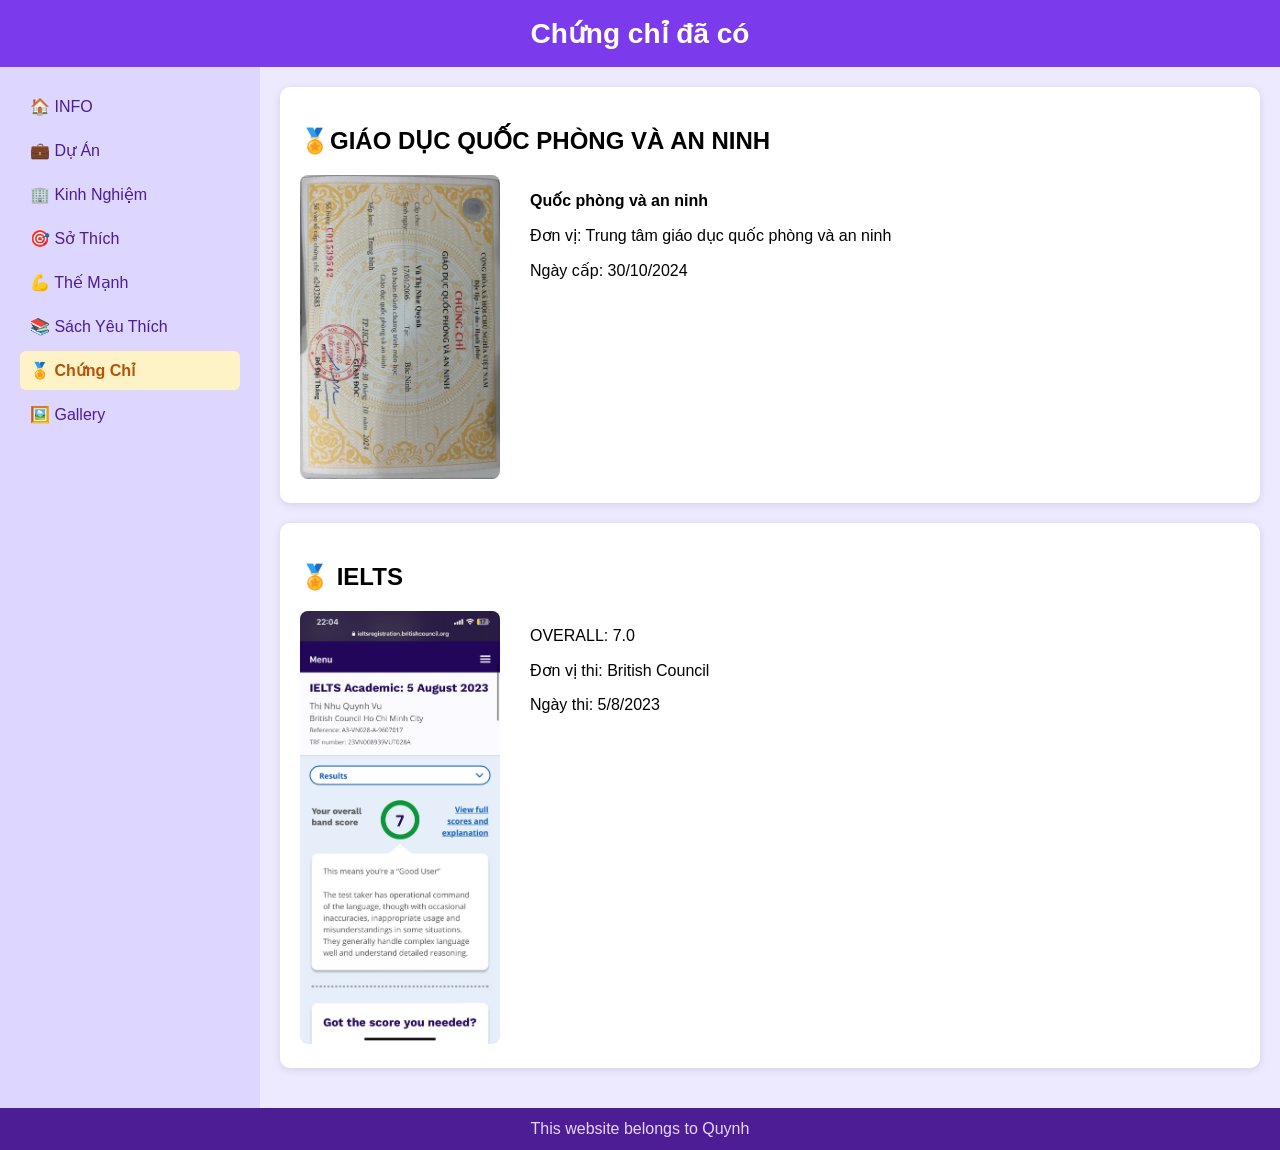
==== CHUNGCHI.html @ 5e9be99d "completed" ====
<!DOCTYPE html>
<html lang="en">
    <head>
        <meta charset="UTF-8">
        <meta name="viewport" content="width=device-width, initial-scale=1.0">
        <title>Document</title>
        <style>
            /* Phần header*/
        header {
            background-color: #7c3aed;
            color: white;
            text-align: center;
            padding: 12px;
        }
        header h1 {
            margin: 5px;
            font-size: 28px;
        }

        /* Phần side bar*/
        .layout {
            display: flex;
            flex: 1;
        }
        nav {
            background-color: #ddd6fe;
            width: 220px;
            padding: 20px;
            flex-shrink: 0;
        }
        nav a {
            display: block;
            padding: 10px;
            margin-bottom: 5px;
            text-decoration: none;
            color: #4c1d95;
            border-radius: 6px;
        }
        nav a:hover {
            background-color: #c4b5fd;
        }
        nav a.active {
            background-color: #fef3c7;
            color: #b45309;
            font-weight: bold;
        }
        

        /* Phần dashboard = body + 3 card + image */
        body {
            background-color: #ede9fe;
            font-family: Arial, sans-serif;
            margin: 0;
            min-height: 100vh;
            display: flex;
            flex-direction: column;
        }
        main { 
            padding: 20px;
            flex: 1;
        } 
        .card h2 { 
            color: #b45309; 
            margin-top: 0; 
        }
        .card1,
        .card2,
        .card3 {
            background-color: white;
            border-radius: 10px;
            padding: 20px;
            margin-bottom: 20px;
            box-shadow: 0 2px 8px rgba(0,0,0,0.1);
            width: 100%;
            box-sizing: border-box;
            }
        .about-content {
            display: flex;
            align-items: flex-start;
            gap: 30px;
        }
        .info-text {
            flex: 1;
        }
        .my-image img {
            width: 200px;
            height: auto;
            border-radius: 8px;
        }

        /* Footer */
        footer {
            background-color: #4c1d95;
            color: #e9d5ff;
            text-align: center;
            padding: 12px;
        }
        </style>
    </head>

    <body>
        <header>
            <h1>Chứng chỉ đã có</h1>
        </header>

        <div class="layout">
            <nav>
                <a href="INFO.html">🏠 INFO</a>
                <a href="DUAN.html">💼 Dự Án</a>
                <a href="KINHNGHIEM.html">🏢 Kinh Nghiệm</a>
                <a href="SOTHICH.html">🎯 Sở Thích</a>
                <a href="THEMANH.html">💪 Thế Mạnh</a>
                <a href="SACHYEUTHICH.html">📚 Sách Yêu Thích</a>
                <a href="CHUNGCHI.html" class="active">🏅 Chứng Chỉ</a>
                <a href="GALLERY.html">🖼️ Gallery</a>
            </nav>

            <main>
                <!-- CHỨNG CHỈ 1 -->
                <div class="card1">
                    <h2>🏅GIÁO DỤC QUỐC PHÒNG VÀ AN NINH</h2>
                    <div class="about-content">
                        <div class="my-image">
                            <img
                                src="images\ảnh chứng chỉ GDQP&AN.jpg"
                                alt="Ảnh CHỨNG CHỈ 2"
                                width="200"
                                height="300">
                        </div>
                        <div class="info-text">
                            <p><strong>Quốc phòng và an ninh</strong></p>
                            <p>Đơn vị: Trung tâm giáo dục quốc phòng và an
                                ninh</p>
                            <p>Ngày cấp: 30/10/2024</p>
                        </div>
                    </div>
                </div>

                <!-- Sách 2 -->
                <div class="card2">
                    <h2>🏅 IELTS</h2>
                    <div class="about-content">
                        <div class="my-image">
                            <img
                                src="images\ảnh chứng chỉ ielts.jpg"
                                alt="Ảnh CHỨNG CHỈ 1"
                                width="200"
                                height="300">
                        </div>
                        <div class="info-text">
                            <p>OVERALL: 7.0</p>
                            <p>Đơn vị thi: British Council</p>
                            <p>Ngày thi: 5/8/2023</p>
                        </div>
                    </div>
                </div>

            </main>
        </div>
        <footer>This website belongs to Quynh</footer>
    </body>
</html>
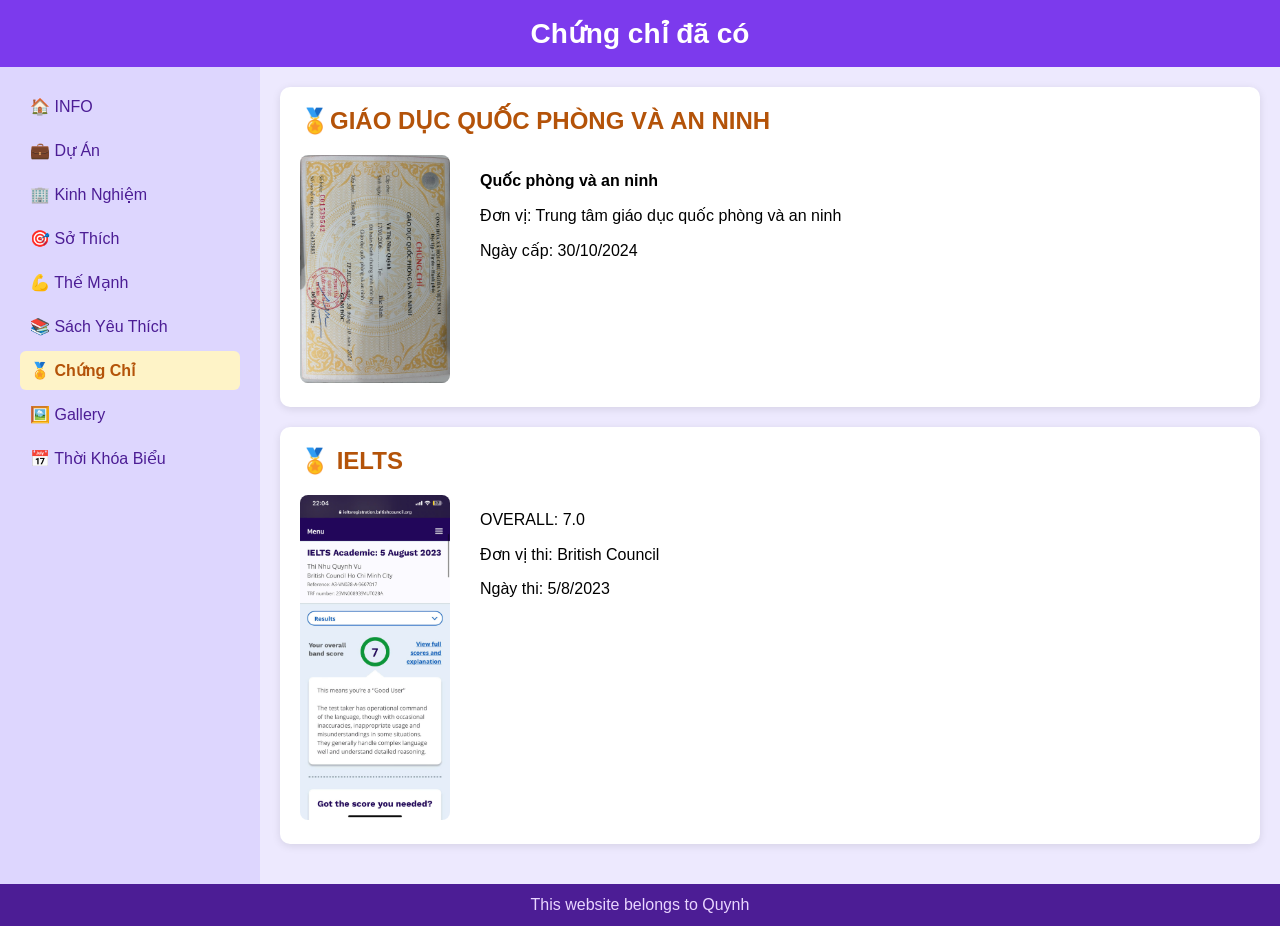
==== commit b626f840: "thêm thời khóa biểu" ====
--- a/CHUNGCHI.html
+++ b/CHUNGCHI.html
@@ -4,98 +4,7 @@
         <meta charset="UTF-8">
         <meta name="viewport" content="width=device-width, initial-scale=1.0">
         <title>Document</title>
-        <style>
-            /* Phần header*/
-        header {
-            background-color: #7c3aed;
-            color: white;
-            text-align: center;
-            padding: 12px;
-        }
-        header h1 {
-            margin: 5px;
-            font-size: 28px;
-        }
-
-        /* Phần side bar*/
-        .layout {
-            display: flex;
-            flex: 1;
-        }
-        nav {
-            background-color: #ddd6fe;
-            width: 220px;
-            padding: 20px;
-            flex-shrink: 0;
-        }
-        nav a {
-            display: block;
-            padding: 10px;
-            margin-bottom: 5px;
-            text-decoration: none;
-            color: #4c1d95;
-            border-radius: 6px;
-        }
-        nav a:hover {
-            background-color: #c4b5fd;
-        }
-        nav a.active {
-            background-color: #fef3c7;
-            color: #b45309;
-            font-weight: bold;
-        }
-        
-
-        /* Phần dashboard = body + 3 card + image */
-        body {
-            background-color: #ede9fe;
-            font-family: Arial, sans-serif;
-            margin: 0;
-            min-height: 100vh;
-            display: flex;
-            flex-direction: column;
-        }
-        main { 
-            padding: 20px;
-            flex: 1;
-        } 
-        .card h2 { 
-            color: #b45309; 
-            margin-top: 0; 
-        }
-        .card1,
-        .card2,
-        .card3 {
-            background-color: white;
-            border-radius: 10px;
-            padding: 20px;
-            margin-bottom: 20px;
-            box-shadow: 0 2px 8px rgba(0,0,0,0.1);
-            width: 100%;
-            box-sizing: border-box;
-            }
-        .about-content {
-            display: flex;
-            align-items: flex-start;
-            gap: 30px;
-        }
-        .info-text {
-            flex: 1;
-        }
-        .my-image img {
-            width: 200px;
-            height: auto;
-            border-radius: 8px;
-        }
-
-        /* Footer */
-        footer {
-            background-color: #4c1d95;
-            color: #e9d5ff;
-            text-align: center;
-            padding: 12px;
-        }
-        </style>
+        <link rel="stylesheet" href="style.css">
     </head>
 
     <body>
@@ -113,11 +22,12 @@
                 <a href="SACHYEUTHICH.html">📚 Sách Yêu Thích</a>
                 <a href="CHUNGCHI.html" class="active">🏅 Chứng Chỉ</a>
                 <a href="GALLERY.html">🖼️ Gallery</a>
+                <a href="THOIKHOABIEU.html">📅 Thời Khóa Biểu</a>
             </nav>
 
             <main>
                 <!-- CHỨNG CHỈ 1 -->
-                <div class="card1">
+                <div class="card">
                     <h2>🏅GIÁO DỤC QUỐC PHÒNG VÀ AN NINH</h2>
                     <div class="about-content">
                         <div class="my-image">
@@ -137,7 +47,7 @@
                 </div>
 
                 <!-- Sách 2 -->
-                <div class="card2">
+                <div class="card">
                     <h2>🏅 IELTS</h2>
                     <div class="about-content">
                         <div class="my-image">
--- a/style.css
+++ b/style.css
@@ -0,0 +1,201 @@
+        /* Phần header*/
+        header {
+            background-color: #7c3aed;
+            color: white;
+            text-align: center;
+            padding: 12px;
+        }
+        header h1 {
+            margin: 5px;
+            font-size: 28px;
+        }
+        .tagline {
+            margin: 5px;
+        }
+
+        /* Phần side bar*/
+        .layout {
+            display: flex;
+            flex: 1;
+        }
+        nav {
+            background-color: #ddd6fe;
+            width: 220px;
+            padding: 20px;
+            flex-shrink: 0;
+        }
+        nav a {
+            display: block;
+            padding: 10px;
+            margin-bottom: 5px;
+            text-decoration: none;
+            color: #4c1d95;
+            border-radius: 6px;
+        }
+        nav a:hover {
+            background-color: #c4b5fd;
+        }
+        nav a.active {
+            background-color: #fef3c7;
+            color: #b45309;
+            font-weight: bold;
+        }
+        
+
+        /* Phần dashboard = body + card + image */
+        body {
+            background-color: #ede9fe;
+            font-family: Arial, sans-serif;
+            margin: 0;
+            min-height: 100vh;
+            display: flex;
+            flex-direction: column;
+        }
+        main { 
+            padding: 20px;
+            flex: 1;
+        }
+        .about-content {
+            display: flex;
+            align-items: flex-start;
+            gap: 30px;
+        }
+        .my-image img {
+            width: 150px;
+            height: auto;
+            border-radius: 8px;
+        }
+        .info-text {
+            flex: 1;
+        }
+        .card h2 { 
+            color: #b45309; 
+            margin-top: 0; 
+        }
+        .card {
+            background-color: white;
+            border-radius: 10px;
+            padding: 20px;
+            margin-bottom: 20px;
+            box-shadow: 0 2px 8px rgba(0,0,0,0.1);
+            width: 100%;
+            box-sizing: border-box;
+            }
+
+        /* Footer */
+        footer {
+            background-color: #4c1d95;
+            color: #e9d5ff;
+            text-align: center;
+            padding: 12px;
+            }
+
+        /*file thế mạnh
+        /* process bar */
+        .skill-name {
+            font-weight: bold;
+            margin-bottom: 5px;
+        }
+        .progress-bar-bg {
+            background-color: #ede9fe;
+            border-radius: 20px;
+            height: 18px;
+            margin-bottom: 15px;
+            overflow: hidden;
+        }
+        .progress-bar-fill {
+            height: 100%;
+            border-radius: 20px;
+            background-color: #7c3aed;
+            display: flex;
+            align-items: center;
+            padding-left: 8px;
+            color: white;
+            font-size: 12px;
+            font-weight: bold;
+        }
+
+        /* Badge */
+        .badge {
+            display: inline-block;
+            background-color: #7c3aed;
+            color: white;
+            padding: 4px 12px;
+            border-radius: 20px;
+            font-size: 13px;
+            margin: 4px 4px 4px 0;
+        }
+        .badge.gold { background-color: #b45309; }
+        .badge.green { background-color: #15803d; }
+
+        /* Phần dashboard = body + 2 card + image */
+        body {
+            background-color: #ede9fe;
+            font-family: Arial, sans-serif;
+            margin: 0;
+            min-height: 100vh;
+            display: flex;
+            flex-direction: column;
+        }
+
+        /*file gallery    
+        /* Grid ảnh */
+        .photo-grid {
+            display: grid;
+            grid-template-columns: repeat(3, 1fr);
+            gap: 10px;
+            margin-top: 10px;
+        }
+
+        .photo-grid img {
+            width: 100%;
+            height: 160px;
+            object-fit: cover;
+            border-radius: 8px;
+            cursor: pointer;
+            border: 2px solid #ddd6fe;
+            transition: transform 0.2s;
+        }
+
+        .photo-grid img:hover {
+            transform: scale(1.03);
+            border-color: #7c3aed;
+        }
+
+        /* Lightbox (modal) */
+        .lightbox {
+            display: none;            /* Ẩn mặc định */
+            position: fixed;
+            top: 0; left: 0;
+            width: 100%; height: 100%;
+            background-color: rgba(0, 0, 0, 0.8);
+            z-index: 999;
+            justify-content: center;
+            align-items: center;
+        }
+
+        .lightbox.show {
+            display: flex;            /* Hiện khi click */
+        }
+
+        .lightbox img {
+            max-width: 90%;
+            max-height: 85vh;
+            border-radius: 10px;
+            border: 3px solid white;
+        }
+
+        .lightbox-close {
+            position: absolute;
+            top: 20px; right: 30px;
+            font-size: 36px;
+            color: white;
+            cursor: pointer;
+            font-weight: bold;
+        }
+
+        .lightbox-close:hover {
+            color: #c4b5fd;
+        }
+        
+        
